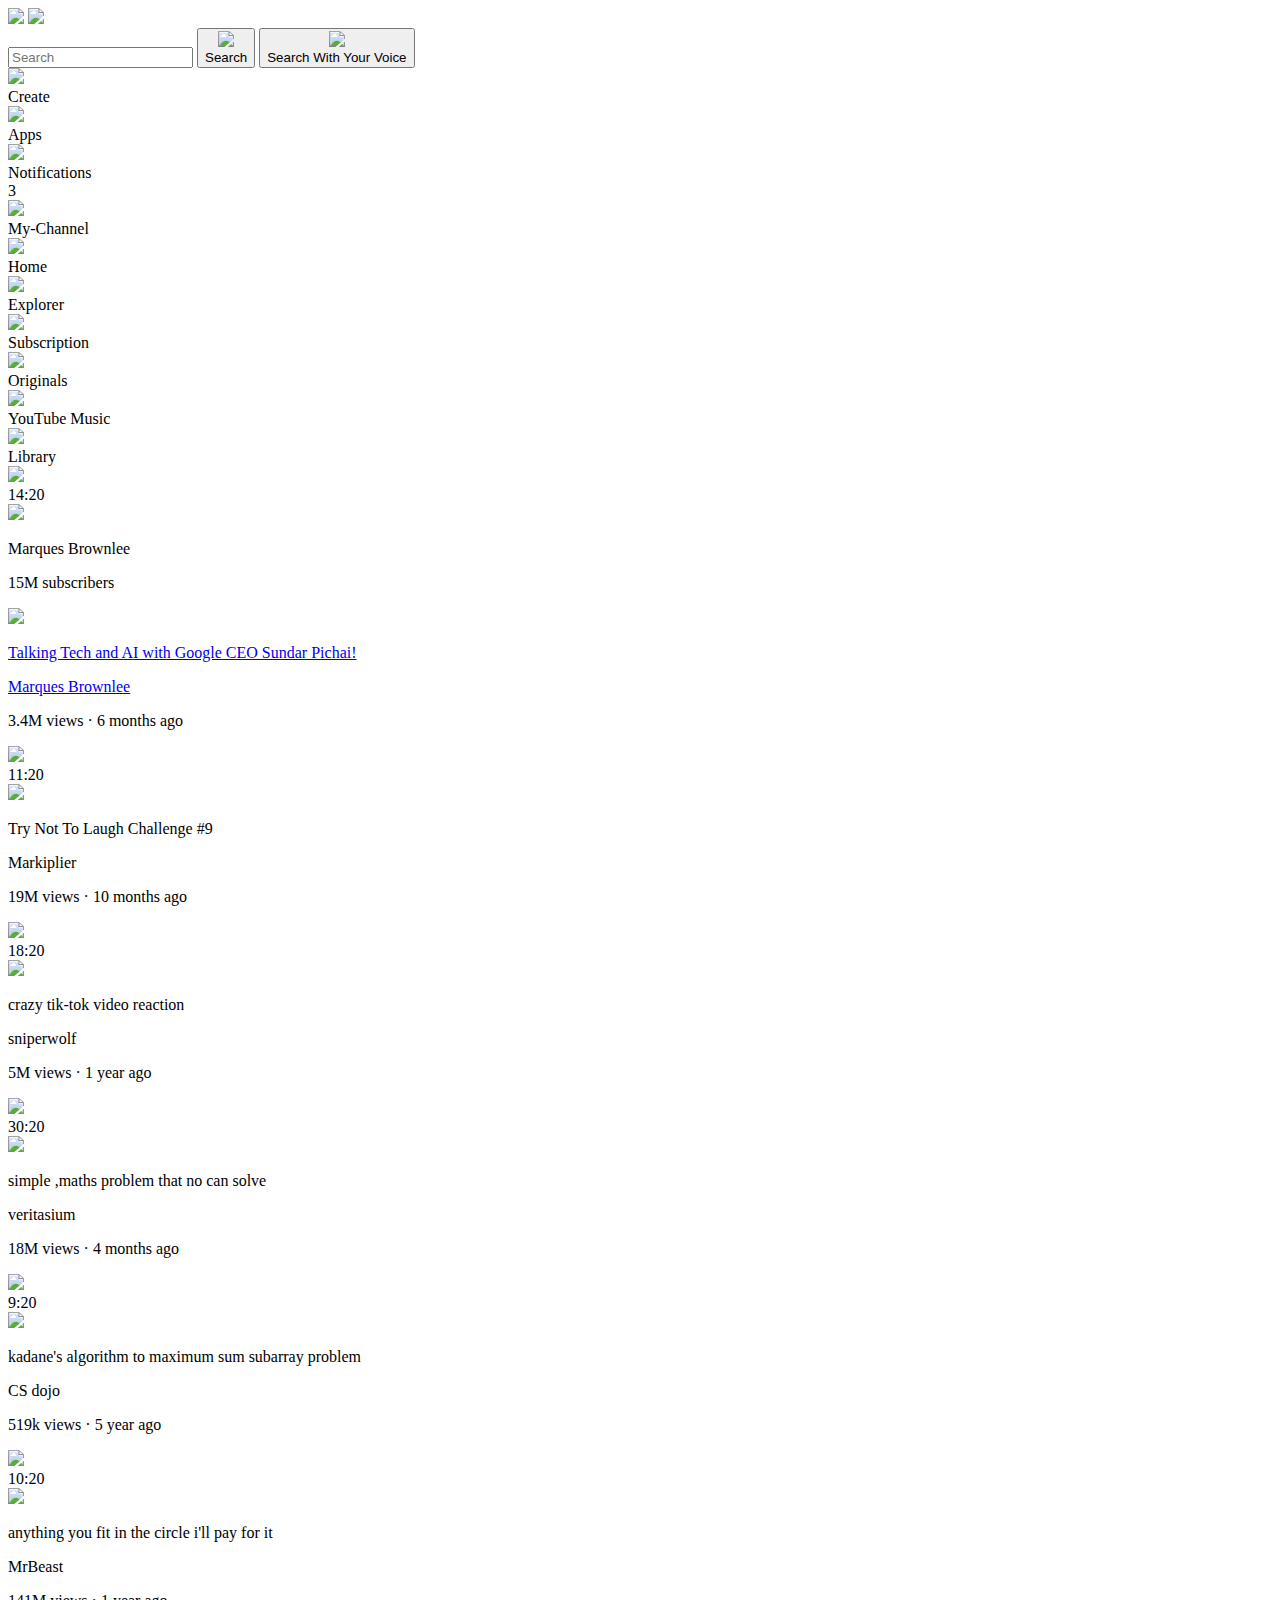
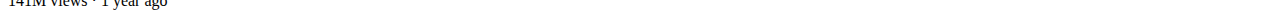
==== index.html @ 80feb393 "index.html" ====
<!DOCTYPE html>
<html>
<head>
    <title>Youtube Clone.com</title>

    <link rel="stylesheet" href="C:\Users\Singh\OneDrive\Documents\My-Projects (HTML & CSS).....0.0\Style.css">

    <link rel="preconnect" href="https://fonts.googleapis.com">
    <link rel="preconnect" href="https://fonts.gstatic.com" crossorigin>
    <link href="https://fonts.googleapis.com/css2?family=Roboto:ital,wght@0,100;0,300;0,400;0,500;0,700;0,900;1,100;1,300;1,400;1,500;1,700;1,900&display=swap" rel="stylesheet">

</head>
<body>
   <header class="header">
    <div class="left-section">
      <img class="hamburger" src="C:\Users\Singh\OneDrive\Documents\My-Projects (HTML & CSS).....0.0\All Images\hamburger-menu.svg">
      <img class="youtube-logo" src="C:\Users\Singh\OneDrive\Documents\My-Projects (HTML & CSS).....0.0\All Images\youtube-logo.svg">
    </div>
    <div class="middle-section">
      <input class="search-bar" type="text" placeholder="Search">
      <button class="search-button">
      <img class="search" src="C:\Users\Singh\OneDrive\Documents\My-Projects (HTML & CSS).....0.0\All Images\search.svg">
      <div class="tool-tip">Search</div>
      </button>
      <button class="voice-button">
      <img class="voice" src="C:\Users\Singh\OneDrive\Documents\My-Projects (HTML & CSS).....0.0\All Images\voice-search-icon.svg">
      <div class="tool-tip">Search With Your Voice</div>
      </button >
    </div> 
    <div class="right-section">
     <div class="upload-container">
      <img class="upload" src="C:\Users\Singh\OneDrive\Documents\My-Projects (HTML & CSS).....0.0\All Images\upload.svg">
      <div class="tool-tip">Create</div>
     </div> 
     <div class="Youtube-apps-container">
      <img class= "youtube-apps" src="C:\Users\Singh\OneDrive\Documents\My-Projects (HTML & CSS).....0.0\All Images\youtube-apps.svg">
      <div class="tool-tip">Apps</div>
     </div>
     <div class="notification-container"> 
      <img class="notifications" src="C:\Users\Singh\OneDrive\Documents\My-Projects (HTML & CSS).....0.0\All Images\notifications.svg">
      <div class="tool-tip">Notifications</div>
      <div class="notification-count">3</div>
     </div> 
     <div class="channel-container">
      <img class="channel" src="C:\Users\Singh\OneDrive\Documents\My-Projects (HTML & CSS).....0.0\All Images\my-channel.jpeg">
      <div class="tool-tip">My-Channel</div>
     </div> 
    </div>
  </header>

   <nav class="side-bar">
    <div class="side-bar-box">
      <img src="C:\Users\Singh\OneDrive\Documents\My-Projects (HTML & CSS).....0.0\All Images\home.svg">
      <div>Home</div>
    </div> 
    <div class="side-bar-box">
      <img src="C:\Users\Singh\OneDrive\Documents\My-Projects (HTML & CSS).....0.0\All Images\explore.svg">
      <div>Explorer</div>
    </div> 
    <div class="side-bar-box">
      <img src="C:\Users\Singh\OneDrive\Documents\My-Projects (HTML & CSS).....0.0\All Images\subscriptions.svg">
      <div>Subscription</div>
    </div> 
    <div class="side-bar-box">
      <img src="C:\Users\Singh\OneDrive\Documents\My-Projects (HTML & CSS).....0.0\All Images\originals.svg">
      <div>Originals</div>
    </div> 
    <div class="side-bar-box">
      <img src="C:\Users\Singh\OneDrive\Documents\My-Projects (HTML & CSS).....0.0\All Images\youtube-music.svg">
      <div>YouTube Music</div>
    </div> 
    <div class="side-bar-box">
      <img src="C:\Users\Singh\OneDrive\Documents\My-Projects (HTML & CSS).....0.0\All Images\library.svg">
      <div>Library</div>
    </div>    
  </nav>

<main>
<section class="video-grid">
<div class="video-preview">
   <div class="thumbnail-1"> 
    <a href="https://www.youtube.com/watch?v=n2RNcPRtAiY">
    <img class="thumbnail-pic" src="C:\Users\Singh\OneDrive\Documents\My-Projects (HTML & CSS).....0.0\All Images\thumbnail-1.webp">
    </a>
    <div class="video-time">14:20</div>
   </div>
 <div class="full-info">
  <div class="profile-pic">
    <div class="info-box">
      <div class="info-flexbox">
        <img class="info-box-img" src="C:\Users\Singh\OneDrive\Documents\My-Projects (HTML & CSS).....0.0\All Images\channel-1.jpeg">  
       <div>
        <p class="info-box-p1">Marques Brownlee</p>
        <p class="info-box-p2">15M subscribers</p>
       </div>
      </div> 
    </div>
    <a class="pfp-link" href="https://www.youtube.com/@mkbhd">
    <img class="pfp" src="C:\Users\Singh\OneDrive\Documents\My-Projects (HTML & CSS).....0.0\All Images\channel-1.jpeg">
    </a>  
  </div>
  <div class="video-info">    
    <p class="video-title">
      <a class="video-link" href="https://www.youtube.com/watch?v=n2RNcPRtAiY">
        Talking Tech and AI with Google CEO Sundar Pichai!</a></p>
    <p class="author-name">
      <a class="author-link" href="https://www.youtube.com/@mkbhd">
        Marques Brownlee</a></p>
    <p class="video-stats">3.4M views · 6 months ago</p>
  </div>
 </div> 
</div>

<div class="video-preview">
    <div class="thumbnail-1"> 
     <img class="thumbnail-pic" src="C:\Users\Singh\OneDrive\Documents\My-Projects (HTML & CSS).....0.0\All Images\thumbnail-2.webp">
     <div class="video-time">11:20</div>
    </div>
  <div class="full-info">
   <div class="profile-pic">
     <img class="pfp" src="C:\Users\Singh\OneDrive\Documents\My-Projects (HTML & CSS).....0.0\All Images\channel-2.jpeg">
   </div>
   <div class="video-info">    
     <p class="video-title">Try Not To Laugh Challenge #9</p>
     <p class="author-name">Markiplier</p>
     <p class="video-stats">19M views · 10 months ago</p>
   </div>
  </div> 
 </div>

 <div class="video-preview">
    <div class="thumbnail-1"> 
     <img class="thumbnail-pic" src="C:\Users\Singh\OneDrive\Documents\My-Projects (HTML & CSS).....0.0\All Images\thumbnail-3.webp">
     <div class="video-time">18:20</div>
    </div>
  <div class="full-info">
   <div class="profile-pic">
     <img class="pfp" src="C:\Users\Singh\OneDrive\Documents\My-Projects (HTML & CSS).....0.0\All Images\channel-3.jpeg">
   </div>
   <div class="video-info">    
     <p class="video-title">crazy tik-tok video reaction</p>
     <p class="author-name">sniperwolf</p>
     <p class="video-stats">5M views · 1 year ago</p>
   </div>
  </div> 
 </div>
 
 <div class="video-preview">
    <div class="thumbnail-1"> 
     <img class="thumbnail-pic" src="C:\Users\Singh\OneDrive\Documents\My-Projects (HTML & CSS).....0.0\All Images\thumbnail-4.webp">
     <div class="video-time">30:20</div>
    </div>
  <div class="full-info">
   <div class="profile-pic">
     <img class="pfp" src="C:\Users\Singh\OneDrive\Documents\My-Projects (HTML & CSS).....0.0\All Images\channel-4.jpeg">
   </div>
   <div class="video-info">    
     <p class="video-title">simple ,maths problem that no can solve</p>
     <p class="author-name">veritasium</p>
     <p class="video-stats">18M views · 4 months ago</p>
   </div>
  </div> 
 </div> 

 <div class="video-preview">
    <div class="thumbnail-1"> 
     <img class="thumbnail-pic" src="C:\Users\Singh\OneDrive\Documents\My-Projects (HTML & CSS).....0.0\All Images\thumbnail-5.webp">
     <div class="video-time">9:20</div>
    </div>
  <div class="full-info">
   <div class="profile-pic">
     <img class="pfp" src="C:\Users\Singh\OneDrive\Documents\My-Projects (HTML & CSS).....0.0\All Images\channel-5.jpeg">
   </div>
   <div class="video-info">    
     <p class="video-title">kadane's algorithm to maximum sum subarray problem</p>
     <p class="author-name">CS dojo</p>
     <p class="video-stats">519k views · 5 year ago</p>
   </div>
  </div> 
 </div>

 <div class="video-preview">
    <div class="thumbnail-1"> 
     <img class="thumbnail-pic" src="C:\Users\Singh\OneDrive\Documents\My-Projects (HTML & CSS).....0.0\All Images\thumbnail-6.webp">
     <div class="video-time">10:20</div>
    </div>
  <div class="full-info">
   <div class="profile-pic">
     <img class="pfp" src="C:\Users\Singh\OneDrive\Documents\My-Projects (HTML & CSS).....0.0\All Images\channel-6.jpeg">
   </div>
   <div class="video-info">    
     <p class="video-title">anything you fit in the circle i'll pay for it</p>
     <p class="author-name">MrBeast</p>
     <p class="video-stats">141M views · 1 year ago</p>
   </div>
  </div> 
 </div>
</section>
</main>
</body>
</html>
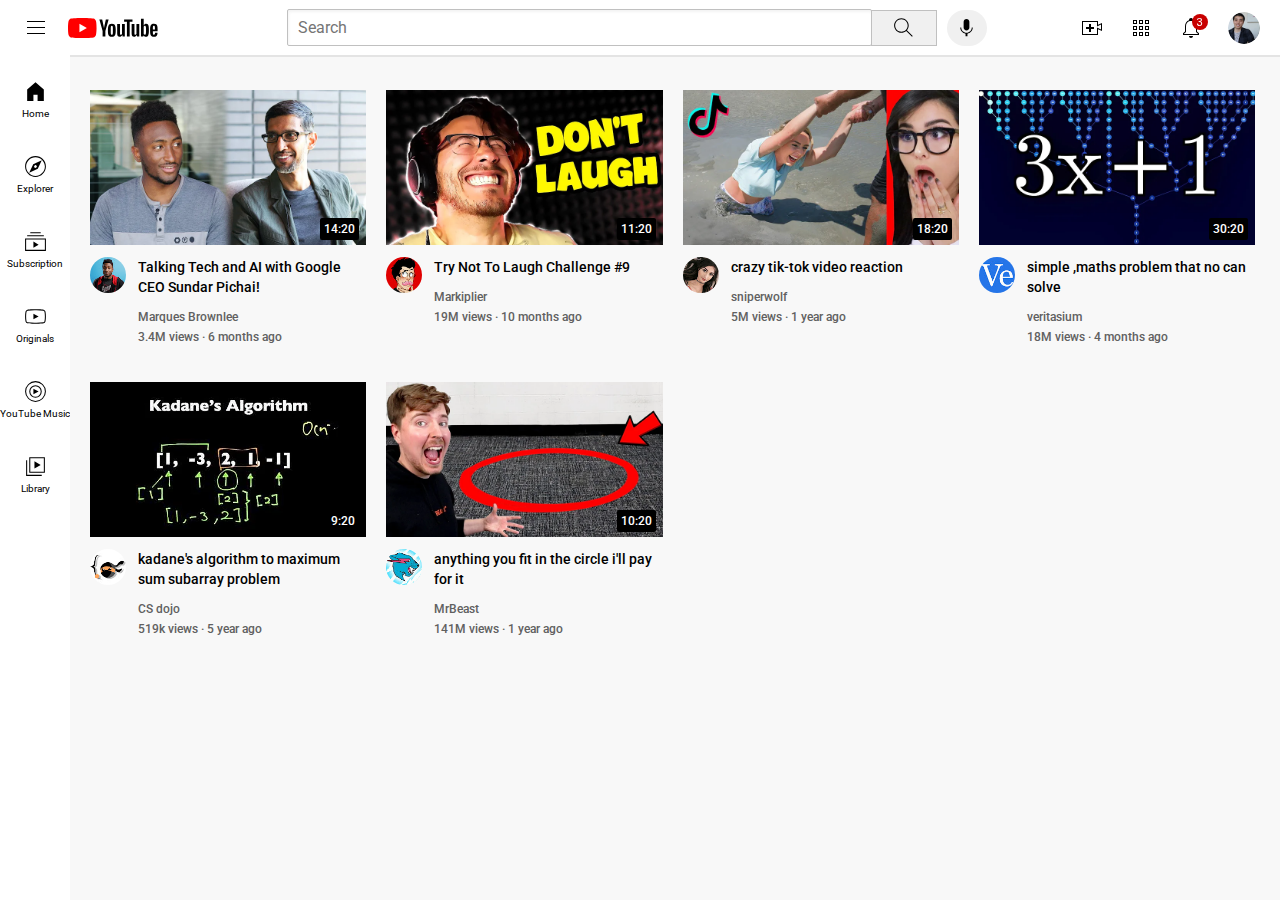
==== commit 266dc950: "index.html" ====
--- a/index.html
+++ b/index.html
@@ -3,7 +3,7 @@
 <head>
     <title>Youtube Clone.com</title>
 
-    <link rel="stylesheet" href="C:\Users\Singh\OneDrive\Documents\My-Projects (HTML & CSS).....0.0\Style.css">
+    <link rel="stylesheet" href="Style.css">
 
     <link rel="preconnect" href="https://fonts.googleapis.com">
     <link rel="preconnect" href="https://fonts.gstatic.com" crossorigin>
@@ -13,36 +13,36 @@
 <body>
    <header class="header">
     <div class="left-section">
-      <img class="hamburger" src="C:\Users\Singh\OneDrive\Documents\My-Projects (HTML & CSS).....0.0\All Images\hamburger-menu.svg">
-      <img class="youtube-logo" src="C:\Users\Singh\OneDrive\Documents\My-Projects (HTML & CSS).....0.0\All Images\youtube-logo.svg">
+      <img class="hamburger" src="All Images\hamburger-menu.svg">
+      <img class="youtube-logo" src="All Images\youtube-logo.svg">
     </div>
     <div class="middle-section">
       <input class="search-bar" type="text" placeholder="Search">
       <button class="search-button">
-      <img class="search" src="C:\Users\Singh\OneDrive\Documents\My-Projects (HTML & CSS).....0.0\All Images\search.svg">
+      <img class="search" src="All Images\search.svg">
       <div class="tool-tip">Search</div>
       </button>
       <button class="voice-button">
-      <img class="voice" src="C:\Users\Singh\OneDrive\Documents\My-Projects (HTML & CSS).....0.0\All Images\voice-search-icon.svg">
+      <img class="voice" src="All Images\voice-search-icon.svg">
       <div class="tool-tip">Search With Your Voice</div>
       </button >
     </div> 
     <div class="right-section">
      <div class="upload-container">
-      <img class="upload" src="C:\Users\Singh\OneDrive\Documents\My-Projects (HTML & CSS).....0.0\All Images\upload.svg">
+      <img class="upload" src="All Images\upload.svg">
       <div class="tool-tip">Create</div>
      </div> 
      <div class="Youtube-apps-container">
-      <img class= "youtube-apps" src="C:\Users\Singh\OneDrive\Documents\My-Projects (HTML & CSS).....0.0\All Images\youtube-apps.svg">
+      <img class= "youtube-apps" src="All Images\youtube-apps.svg">
       <div class="tool-tip">Apps</div>
      </div>
      <div class="notification-container"> 
-      <img class="notifications" src="C:\Users\Singh\OneDrive\Documents\My-Projects (HTML & CSS).....0.0\All Images\notifications.svg">
+      <img class="notifications" src="All Images\notifications.svg">
       <div class="tool-tip">Notifications</div>
       <div class="notification-count">3</div>
      </div> 
      <div class="channel-container">
-      <img class="channel" src="C:\Users\Singh\OneDrive\Documents\My-Projects (HTML & CSS).....0.0\All Images\my-channel.jpeg">
+      <img class="channel" src="All Images\my-channel.jpeg">
       <div class="tool-tip">My-Channel</div>
      </div> 
     </div>
@@ -50,27 +50,27 @@
 
    <nav class="side-bar">
     <div class="side-bar-box">
-      <img src="C:\Users\Singh\OneDrive\Documents\My-Projects (HTML & CSS).....0.0\All Images\home.svg">
+      <img src="All Images\home.svg">
       <div>Home</div>
     </div> 
     <div class="side-bar-box">
-      <img src="C:\Users\Singh\OneDrive\Documents\My-Projects (HTML & CSS).....0.0\All Images\explore.svg">
+      <img src="All Images\explore.svg">
       <div>Explorer</div>
     </div> 
     <div class="side-bar-box">
-      <img src="C:\Users\Singh\OneDrive\Documents\My-Projects (HTML & CSS).....0.0\All Images\subscriptions.svg">
+      <img src="All Images\subscriptions.svg">
       <div>Subscription</div>
     </div> 
     <div class="side-bar-box">
-      <img src="C:\Users\Singh\OneDrive\Documents\My-Projects (HTML & CSS).....0.0\All Images\originals.svg">
+      <img src="All Images\originals.svg">
       <div>Originals</div>
     </div> 
     <div class="side-bar-box">
-      <img src="C:\Users\Singh\OneDrive\Documents\My-Projects (HTML & CSS).....0.0\All Images\youtube-music.svg">
+      <img src="All Images\youtube-music.svg">
       <div>YouTube Music</div>
     </div> 
     <div class="side-bar-box">
-      <img src="C:\Users\Singh\OneDrive\Documents\My-Projects (HTML & CSS).....0.0\All Images\library.svg">
+      <img src="All Images\library.svg">
       <div>Library</div>
     </div>    
   </nav>
@@ -80,7 +80,7 @@
 <div class="video-preview">
    <div class="thumbnail-1"> 
     <a href="https://www.youtube.com/watch?v=n2RNcPRtAiY">
-    <img class="thumbnail-pic" src="C:\Users\Singh\OneDrive\Documents\My-Projects (HTML & CSS).....0.0\All Images\thumbnail-1.webp">
+    <img class="thumbnail-pic" src="All Images\thumbnail-1.webp">
     </a>
     <div class="video-time">14:20</div>
    </div>
@@ -88,7 +88,7 @@
   <div class="profile-pic">
     <div class="info-box">
       <div class="info-flexbox">
-        <img class="info-box-img" src="C:\Users\Singh\OneDrive\Documents\My-Projects (HTML & CSS).....0.0\All Images\channel-1.jpeg">  
+        <img class="info-box-img" src="All Images\channel-1.jpeg">  
        <div>
         <p class="info-box-p1">Marques Brownlee</p>
         <p class="info-box-p2">15M subscribers</p>
@@ -96,7 +96,7 @@
       </div> 
     </div>
     <a class="pfp-link" href="https://www.youtube.com/@mkbhd">
-    <img class="pfp" src="C:\Users\Singh\OneDrive\Documents\My-Projects (HTML & CSS).....0.0\All Images\channel-1.jpeg">
+    <img class="pfp" src="All Images\channel-1.jpeg">
     </a>  
   </div>
   <div class="video-info">    
@@ -113,12 +113,12 @@
 
 <div class="video-preview">
     <div class="thumbnail-1"> 
-     <img class="thumbnail-pic" src="C:\Users\Singh\OneDrive\Documents\My-Projects (HTML & CSS).....0.0\All Images\thumbnail-2.webp">
+     <img class="thumbnail-pic" src="All Images\thumbnail-2.webp">
      <div class="video-time">11:20</div>
     </div>
   <div class="full-info">
    <div class="profile-pic">
-     <img class="pfp" src="C:\Users\Singh\OneDrive\Documents\My-Projects (HTML & CSS).....0.0\All Images\channel-2.jpeg">
+     <img class="pfp" src="All Images\channel-2.jpeg">
    </div>
    <div class="video-info">    
      <p class="video-title">Try Not To Laugh Challenge #9</p>
@@ -130,12 +130,12 @@
 
  <div class="video-preview">
     <div class="thumbnail-1"> 
-     <img class="thumbnail-pic" src="C:\Users\Singh\OneDrive\Documents\My-Projects (HTML & CSS).....0.0\All Images\thumbnail-3.webp">
+     <img class="thumbnail-pic" src="All Images\thumbnail-3.webp">
      <div class="video-time">18:20</div>
     </div>
   <div class="full-info">
    <div class="profile-pic">
-     <img class="pfp" src="C:\Users\Singh\OneDrive\Documents\My-Projects (HTML & CSS).....0.0\All Images\channel-3.jpeg">
+     <img class="pfp" src="All Images\channel-3.jpeg">
    </div>
    <div class="video-info">    
      <p class="video-title">crazy tik-tok video reaction</p>
@@ -147,12 +147,12 @@
  
  <div class="video-preview">
     <div class="thumbnail-1"> 
-     <img class="thumbnail-pic" src="C:\Users\Singh\OneDrive\Documents\My-Projects (HTML & CSS).....0.0\All Images\thumbnail-4.webp">
+     <img class="thumbnail-pic" src="All Images\thumbnail-4.webp">
      <div class="video-time">30:20</div>
     </div>
   <div class="full-info">
    <div class="profile-pic">
-     <img class="pfp" src="C:\Users\Singh\OneDrive\Documents\My-Projects (HTML & CSS).....0.0\All Images\channel-4.jpeg">
+     <img class="pfp" src="All Images\channel-4.jpeg">
    </div>
    <div class="video-info">    
      <p class="video-title">simple ,maths problem that no can solve</p>
@@ -164,12 +164,12 @@
 
  <div class="video-preview">
     <div class="thumbnail-1"> 
-     <img class="thumbnail-pic" src="C:\Users\Singh\OneDrive\Documents\My-Projects (HTML & CSS).....0.0\All Images\thumbnail-5.webp">
+     <img class="thumbnail-pic" src="All Images\thumbnail-5.webp">
      <div class="video-time">9:20</div>
     </div>
   <div class="full-info">
    <div class="profile-pic">
-     <img class="pfp" src="C:\Users\Singh\OneDrive\Documents\My-Projects (HTML & CSS).....0.0\All Images\channel-5.jpeg">
+     <img class="pfp" src="All Images\channel-5.jpeg">
    </div>
    <div class="video-info">    
      <p class="video-title">kadane's algorithm to maximum sum subarray problem</p>
@@ -181,12 +181,12 @@
 
  <div class="video-preview">
     <div class="thumbnail-1"> 
-     <img class="thumbnail-pic" src="C:\Users\Singh\OneDrive\Documents\My-Projects (HTML & CSS).....0.0\All Images\thumbnail-6.webp">
+     <img class="thumbnail-pic" src="All Images\thumbnail-6.webp">
      <div class="video-time">10:20</div>
     </div>
   <div class="full-info">
    <div class="profile-pic">
-     <img class="pfp" src="C:\Users\Singh\OneDrive\Documents\My-Projects (HTML & CSS).....0.0\All Images\channel-6.jpeg">
+     <img class="pfp" src="All Images\channel-6.jpeg">
    </div>
    <div class="video-info">    
      <p class="video-title">anything you fit in the circle i'll pay for it</p>
--- a/Style.css
+++ b/Style.css
@@ -0,0 +1,370 @@
+body {
+    padding-top: 90px;
+    margin :0px;
+    padding-left: 90px;
+    padding-right: 25px;
+    background-color: rgb(248,248,248);
+}
+
+.video-link {
+  text-decoration: none;
+  color: black;
+}
+
+.author-link {
+  text-decoration: none;
+  color: rgb(96,96,96);
+}
+
+.side-bar {
+  position: fixed;
+  left: 0px;
+  bottom: 0px;
+  top: 55px;
+  width: 70px;
+  background-color: white;
+  z-index: 200;
+  padding-top: 6px;
+}
+
+.side-bar-box {
+  height: 75px;
+  display: flex;
+  justify-content: center;
+  align-items: center;
+  flex-direction: column;
+}
+
+.side-bar-box:hover {
+  background-color: lightgray;
+  cursor: pointer;
+}
+
+.side-bar-box img {
+  height: 25px;
+  margin-bottom: 4px;
+}
+
+.side-bar-box div {
+  font-family: Roboto, Arial;
+  font-size: 10px;
+
+}
+
+.header {
+    height: 55px;
+    display: flex;
+    flex-direction: row;
+    justify-content: space-between;
+    position: fixed;
+    top: 0;
+    left: 0;
+    right: 0;
+    background-color: white;
+    border-bottom-width: 2px;
+    border-bottom-style: solid;
+    border-bottom-color: rgb(228,228,228);
+    z-index: 100;
+}
+
+.left-section {
+    display: flex;
+    align-items: center;
+}
+
+.hamburger {
+  height: 24px;
+  margin-left: 24px;
+  margin-right: 20px;  
+}
+
+.youtube-logo {
+  height: 20px;
+}
+
+.middle-section {
+    display: flex;
+    align-items: center;
+    flex: 1;
+    margin-left: 70px;
+    margin-right: 35px;
+    max-width: 700px;
+}
+
+.search-bar {
+  flex: 1;
+  height: 33px;
+  width: 0px;
+  padding-left :10px;
+  font-size: 16px;
+  border-width: 1px;
+  border-style: solid;
+  border-color: rgb(192,192,192);
+  border-radius: 2px;
+  box-shadow: inset 1px 2px 3px rgba(0,0,0,0.05)
+}
+
+.search-bar::placeholder {
+  font-family: Roboto, Arial;
+  font-size: 16px;
+}
+
+.search-button {
+  height: 36px;
+  width: 66px;
+  background-color: rgb(240,240,240);
+  border-style: solid;
+  border-width: 1px;
+  border-color: rgb(192,192,192);
+  margin-left: -1px;
+  margin-right: 10px;
+}
+
+.search-button:hover .tool-tip,
+.voice-button:hover .tool-tip,
+.upload-container:hover .tool-tip,
+.Youtube-apps-container:hover .tool-tip,
+.notification-container:hover .tool-tip,
+.channel-container:hover .tool-tip {
+  opacity: 1;
+}
+
+.search-button .tool-tip,
+.voice-button .tool-tip,
+.upload-container .tool-tip,
+.Youtube-apps-container .tool-tip,
+.notification-container .tool-tip,
+.channel-container .tool-tip {
+  position: absolute;
+  background-color: gray;
+  color: white;
+  padding-left: 7px;
+  padding-top: 4px;
+  padding-bottom: 4px;
+  padding-right: 7px;
+  border-radius: 3px;
+  font-size: 12px;
+  bottom: -28px;
+  opacity: 0;
+  transition: 0.15s;
+  pointer-events: none;
+  white-space: nowrap;
+}
+
+.info-box {
+    width: 250px; 
+    height: 80px; 
+    border-radius: 5px; 
+    border: none; 
+    box-shadow: 0px 0px 8px rgba(0,0,0,0.9); 
+    padding: 10px 20px 10px 10px;
+}
+
+.info-flexbox {
+    padding-top: 10px; 
+    display: flex; 
+    align-items: center;
+}
+
+.info-box-img {
+    border-radius: 30px;
+    height: 60px; 
+    margin-right: 8px;
+}
+
+.info-box-p1 {
+    margin: 0px 0px 0px 0px;
+    padding-bottom: 5px;
+    font-family: Arial;
+    font-size: 18px;
+    font-weight: bold;
+}
+
+.info-box-p2 {
+    margin: 0px 0px 0px 0px;
+    font-family: Arial;
+    font-size: 18px;
+    font-weight: 500;
+    color: rgb(96,96,96);
+}
+
+.profile-pic:hover .info-box {
+  opacity: 1;
+}
+
+.profile-pic .info-box {
+  position: absolute;
+  opacity: 0;
+  transition: 0.15s;
+  pointer-events: none;
+  bottom: -50px;
+  z-index: 1;
+  background-color: rgb(250, 249, 249);
+}
+
+.profile-pic {
+  position: relative;
+}
+
+.search-button,
+.voice-button,
+.upload-container,
+.Youtube-apps-container,
+.notification-container,
+.channel-container {
+  position: relative;
+  cursor: pointer;
+  display: flex;
+  justify-content: center;
+  align-items: center;
+}
+
+.search {
+  height: 25px;
+}
+
+.voice-button {
+  height: 36px;
+  width: 40px;
+  border-radius: 20px;
+  border: none;
+  background-color: rgb(240,240,240);
+}
+
+
+.voice {
+  height: 23px;
+}
+
+.right-section {
+    width: 180px;
+    margin-right: 20px;
+    display: flex;
+    align-items: center;
+    justify-content: space-between;
+    flex-shrink: 0;
+}
+
+.upload {
+  height: 24px;
+}
+
+.youtube-apps {
+  height: 24px;
+}
+
+.notifications {
+  height: 24px;
+}
+
+.notification-container {
+  position: relative;
+}
+
+.notification-count {
+  position: absolute;
+  top: -2px;
+  right: -5px;
+  background-color: rgb(200,0,0);
+  color: white;
+  font-family: Robto, Arial;
+  font-size: 11px;
+  padding-left: 5px;
+  padding-right: 5px;
+  padding-top: 2px;
+  padding-bottom: 2px;
+  border-radius: 100px;
+}
+
+.channel {
+  height: 32px;
+  border-radius: 16px;
+}
+
+.video-grid {
+    display: grid;
+    grid-template-columns: 1fr 1fr 1fr;
+    column-gap: 20px;
+    row-gap: 35px;
+}
+
+@media (max-width: 780px) {
+ .video-grid { 
+   grid-template-columns: 1fr 1fr;
+ } 
+ }
+
+@media (min-width: 781px) and (max-width: 999px) {
+  .video-grid {
+    grid-template-columns: 1fr 1fr 1fr;
+  }
+}
+
+@media (min-width: 1000px) {
+  .video-grid {
+    grid-template-columns: 1fr 1fr 1fr 1fr;
+  }  
+ }
+
+.thumbnail-1 {
+    position: relative;
+}
+
+.video-time {
+    position: absolute;
+    background-color: black;
+    color: white;
+    bottom: 17px;
+    right: 7px;
+    font-family: Roboto, Arial;
+    font-size: 12px;
+    font-weight: 500;
+    padding-top: 4px;
+    padding-left: 4px;
+    padding-right: 4px;
+    padding-bottom: 4px;
+    border-radius: 2px;
+}
+
+.thumbnail-pic {
+  margin-bottom: 8px;
+  width: 100%;
+}
+
+.full-info {
+    display: grid;
+    grid-template-columns: 40px 1fr;
+} 
+
+.pfp {
+  width: 36px;
+  border-radius: 25px;
+}
+
+.video-info {
+    padding-left: 8px;
+}
+
+p {
+  line-height: 20px;
+  font-weight: 500;
+  font-family: Roboto, Arial;
+  margin-top: 0px;
+}
+
+.video-title{
+  font-size: 14px;
+  margin-bottom: 10px;
+}
+
+.author-name{
+  margin-bottom: 0px; 
+  font-size: 12px; 
+  color: rgb(96,96,96);
+}
+
+.video-stats {
+  margin-bottom: 0px; 
+  font-size: 12px; 
+  color: rgb(96,96,96);
+}